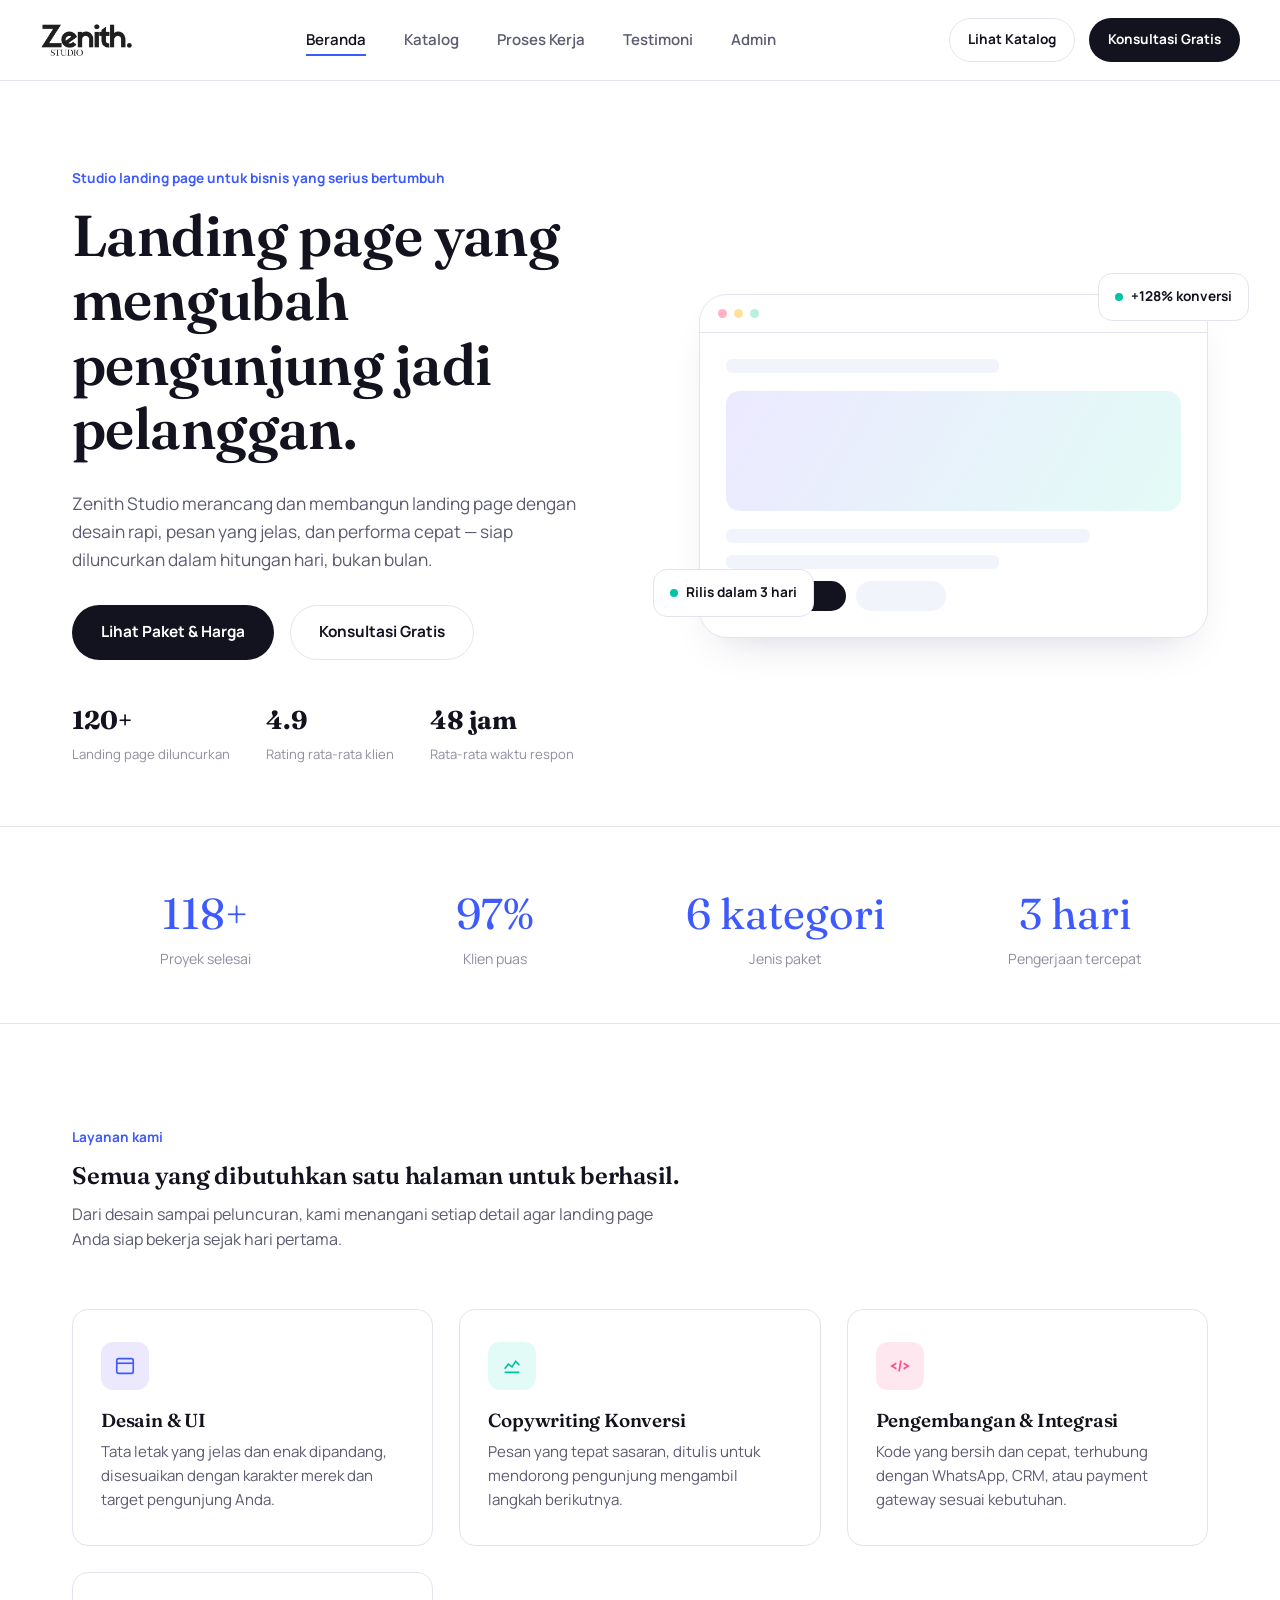
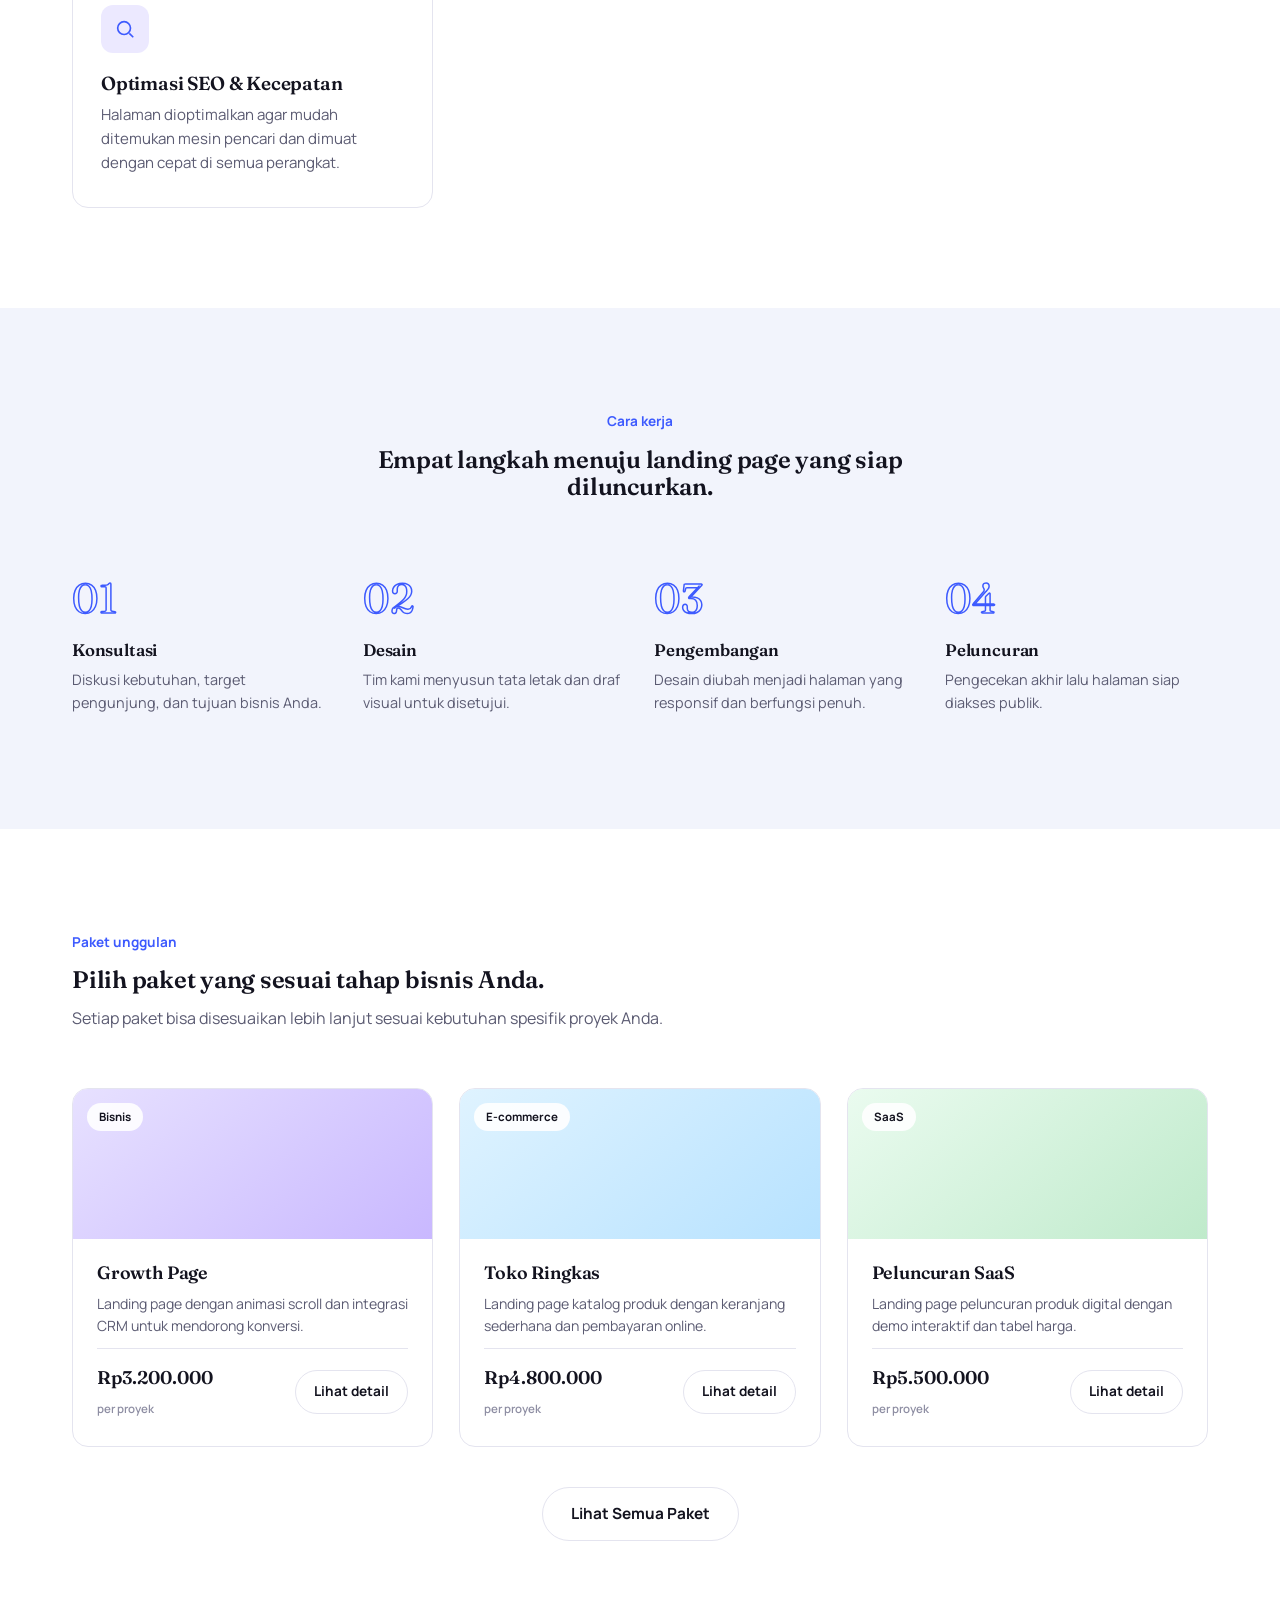
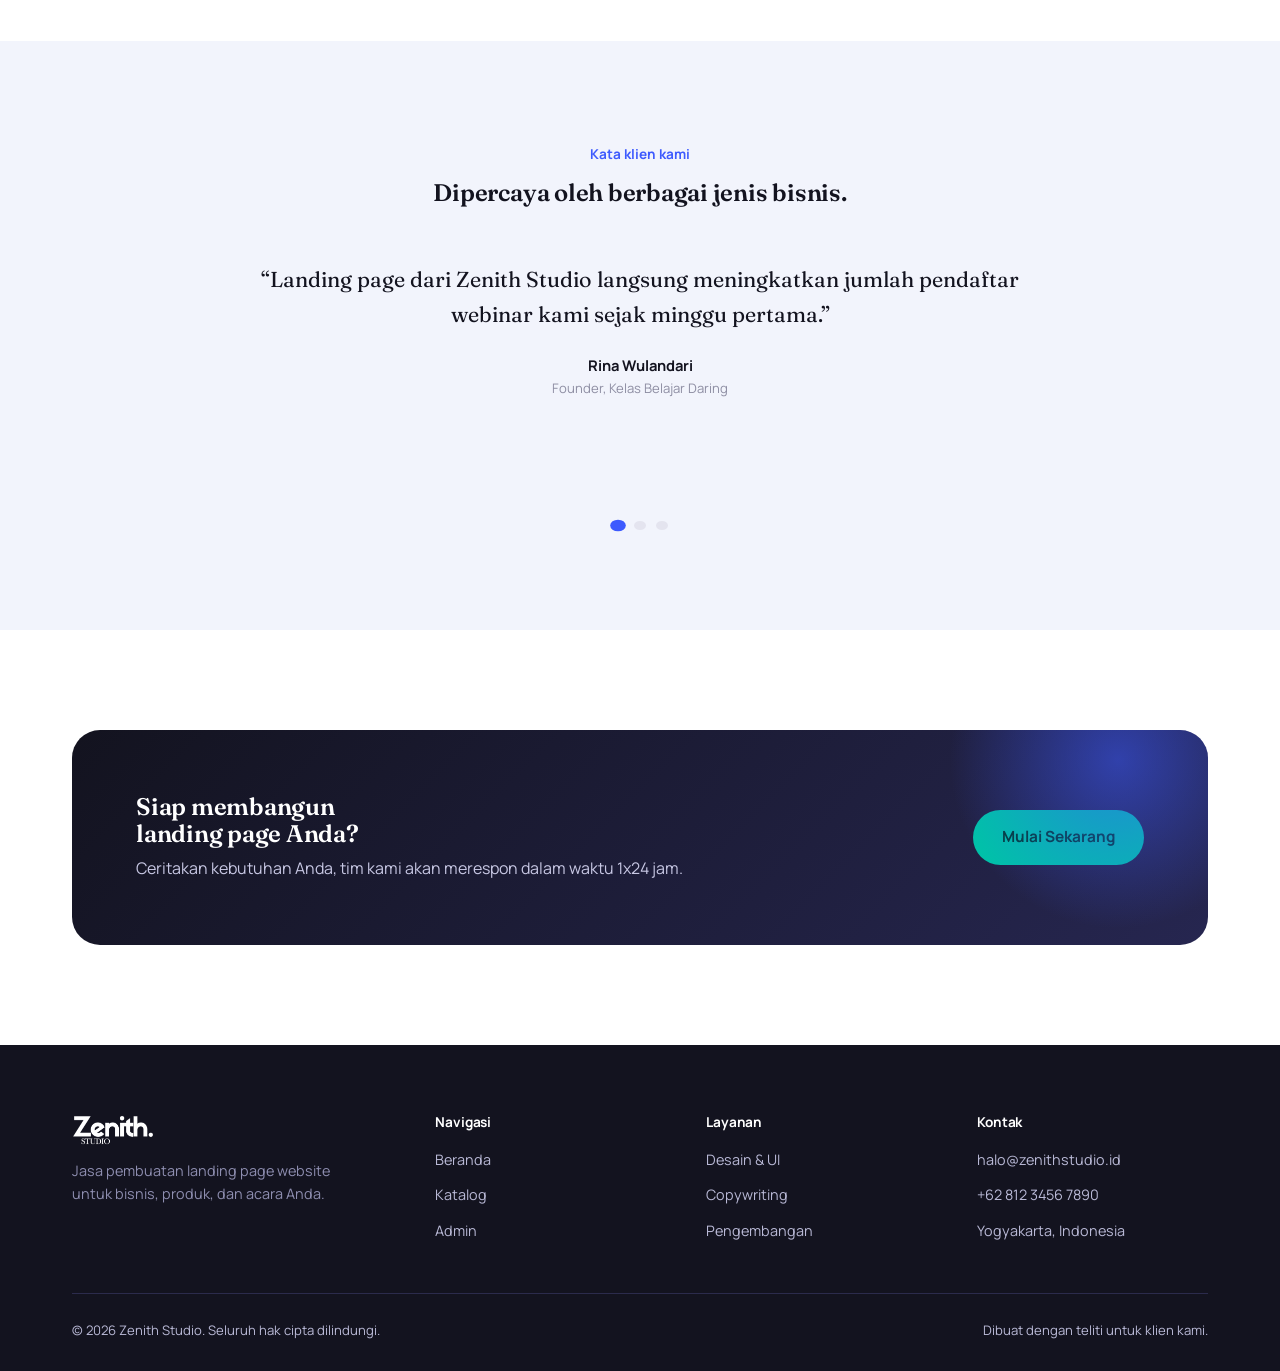
==== index.html @ 83a50dde "Add files via upload" ====
<!DOCTYPE html>
<html lang="id">
<head>
<meta charset="UTF-8">
<meta name="viewport" content="width=device-width, initial-scale=1.0">
<title>Zenith Studio — Jasa Pembuatan Landing Page</title>
<link rel="preconnect" href="https://fonts.googleapis.com">
<link rel="preconnect" href="https://fonts.gstatic.com" crossorigin>
<link href="https://fonts.googleapis.com/css2?family=Fraunces:wght@400;500;600;700&family=Manrope:wght@400;500;600;700;800&display=swap" rel="stylesheet">
<link rel="stylesheet" href="style.css">
</head>
<body>

<nav class="navbar">
  <div class="container nav-inner">
    <a href="index.html" class="logo"><img src="assets/logo-lockup.png" alt="Zenith Studio"></a>
    <ul class="nav-links">
      <li><a href="index.html" class="active">Beranda</a></li>
      <li><a href="katalog.html">Katalog</a></li>
      <li><a href="index.html#proses">Proses Kerja</a></li>
      <li><a href="index.html#testimoni">Testimoni</a></li>
      <li><a href="admin.html">Admin</a></li>
    </ul>
    <div class="nav-cta">
      <a href="katalog.html" class="btn btn-outline btn-sm">Lihat Katalog</a>
      <a href="#kontak" class="btn btn-primary btn-sm">Konsultasi Gratis</a>
      <button class="nav-toggle" aria-label="Buka menu"><span></span><span></span><span></span></button>
    </div>
  </div>
</nav>

<!-- HERO -->
<header class="hero">
  <div class="container hero-grid">
    <div class="hero-copy">
      <span class="eyebrow-plain">Studio landing page untuk bisnis yang serius bertumbuh</span>
      <h1>Landing page yang mengubah pengunjung jadi pelanggan.</h1>
      <p>Zenith Studio merancang dan membangun landing page dengan desain rapi, pesan yang jelas, dan performa cepat — siap diluncurkan dalam hitungan hari, bukan bulan.</p>
      <div class="hero-actions">
        <a href="katalog.html" class="btn btn-primary">Lihat Paket & Harga</a>
        <a href="#kontak" class="btn btn-outline">Konsultasi Gratis</a>
      </div>
      <div class="hero-trust">
        <div><strong data-count="120" data-suffix="+">0</strong><span>Landing page diluncurkan</span></div>
        <div><strong data-count="4.9">0</strong><span>Rating rata-rata klien</span></div>
        <div><strong data-count="48" data-suffix=" jam">0</strong><span>Rata-rata waktu respon</span></div>
      </div>
    </div>
    <div class="hero-visual">
      <div class="browser-card">
        <div class="browser-bar"><span></span><span></span><span></span></div>
        <div class="browser-body">
          <div class="bblock w60"></div>
          <div class="browser-hero-mock"></div>
          <div class="bblock w80"></div>
          <div class="bblock w60"></div>
          <div class="mock-btn-row">
            <div class="mock-btn w1"></div>
            <div class="mock-btn w2"></div>
          </div>
        </div>
      </div>
      <div class="float-badge badge-1"><span class="dot"></span>+128% konversi</div>
      <div class="float-badge badge-2"><span class="dot"></span>Rilis dalam 3 hari</div>
    </div>
  </div>
</header>

<!-- STATS STRIP -->
<div class="stats-strip">
  <div class="container stats-grid reveal-stagger">
    <div><div class="stat-num" data-count="120" data-suffix="+">0</div><div class="stat-label">Proyek selesai</div></div>
    <div><div class="stat-num" data-count="98" data-suffix="%">0</div><div class="stat-label">Klien puas</div></div>
    <div><div class="stat-num" data-count="6" data-suffix=" kategori">0</div><div class="stat-label">Jenis paket</div></div>
    <div><div class="stat-num" data-count="3" data-suffix=" hari">0</div><div class="stat-label">Pengerjaan tercepat</div></div>
  </div>
</div>

<!-- LAYANAN -->
<section id="layanan">
  <div class="container">
    <div class="section-head reveal">
      <span class="eyebrow-plain">Layanan kami</span>
      <h2>Semua yang dibutuhkan satu halaman untuk berhasil.</h2>
      <p>Dari desain sampai peluncuran, kami menangani setiap detail agar landing page Anda siap bekerja sejak hari pertama.</p>
    </div>
    <div class="grid-3 reveal-stagger">
      <div class="service-card">
        <div class="service-icon"><svg viewBox="0 0 24 24" fill="none" stroke="currentColor" stroke-width="1.8"><rect x="3" y="4" width="18" height="16" rx="2"/><path d="M3 9h18"/></svg></div>
        <h3>Desain & UI</h3>
        <p>Tata letak yang jelas dan enak dipandang, disesuaikan dengan karakter merek dan target pengunjung Anda.</p>
      </div>
      <div class="service-card">
        <div class="service-icon"><svg viewBox="0 0 24 24" fill="none" stroke="currentColor" stroke-width="1.8"><path d="M4 19h16M4 15l4-5 4 3 4-6 4 4"/></svg></div>
        <h3>Copywriting Konversi</h3>
        <p>Pesan yang tepat sasaran, ditulis untuk mendorong pengunjung mengambil langkah berikutnya.</p>
      </div>
      <div class="service-card">
        <div class="service-icon"><svg viewBox="0 0 24 24" fill="none" stroke="currentColor" stroke-width="1.8"><path d="m8 9-5 3 5 3M16 9l5 3-5 3M13 6l-2 12"/></svg></div>
        <h3>Pengembangan & Integrasi</h3>
        <p>Kode yang bersih dan cepat, terhubung dengan WhatsApp, CRM, atau payment gateway sesuai kebutuhan.</p>
      </div>
      <div class="service-card">
        <div class="service-icon"><svg viewBox="0 0 24 24" fill="none" stroke="currentColor" stroke-width="1.8"><circle cx="11" cy="11" r="7"/><path d="m21 21-4.3-4.3"/></svg></div>
        <h3>Optimasi SEO & Kecepatan</h3>
        <p>Halaman dioptimalkan agar mudah ditemukan mesin pencari dan dimuat dengan cepat di semua perangkat.</p>
      </div>
    </div>
  </div>
</section>

<!-- PROSES -->
<section id="proses" class="section-soft">
  <div class="container">
    <div class="section-head center reveal" style="margin-left:auto;margin-right:auto;">
      <span class="eyebrow-plain">Cara kerja</span>
      <h2>Empat langkah menuju landing page yang siap diluncurkan.</h2>
    </div>
    <div class="process-list reveal-stagger">
      <div class="process-item">
        <span class="process-num">01</span>
        <h4>Konsultasi</h4>
        <p>Diskusi kebutuhan, target pengunjung, dan tujuan bisnis Anda.</p>
      </div>
      <div class="process-item">
        <span class="process-num">02</span>
        <h4>Desain</h4>
        <p>Tim kami menyusun tata letak dan draf visual untuk disetujui.</p>
      </div>
      <div class="process-item">
        <span class="process-num">03</span>
        <h4>Pengembangan</h4>
        <p>Desain diubah menjadi halaman yang responsif dan berfungsi penuh.</p>
      </div>
      <div class="process-item">
        <span class="process-num">04</span>
        <h4>Peluncuran</h4>
        <p>Pengecekan akhir lalu halaman siap diakses publik.</p>
      </div>
    </div>
  </div>
</section>

<!-- PAKET UNGGULAN -->
<section id="paket">
  <div class="container">
    <div class="section-head reveal">
      <span class="eyebrow-plain">Paket unggulan</span>
      <h2>Pilih paket yang sesuai tahap bisnis Anda.</h2>
      <p>Setiap paket bisa disesuaikan lebih lanjut sesuai kebutuhan spesifik proyek Anda.</p>
    </div>
    <div id="featuredGrid" class="grid-3"></div>
    <div style="text-align:center; margin-top:40px;">
      <a href="katalog.html" class="btn btn-outline">Lihat Semua Paket</a>
    </div>
  </div>
</section>

<!-- TESTIMONI -->
<section id="testimoni" class="section-soft">
  <div class="container">
    <div class="section-head center reveal" style="margin-left:auto;margin-right:auto;">
      <span class="eyebrow-plain">Kata klien kami</span>
      <h2>Dipercaya oleh berbagai jenis bisnis.</h2>
    </div>
    <div class="testi-wrap reveal">
      <div class="testi-track">
        <div class="testi-slide">
          <blockquote>“Landing page dari Zenith Studio langsung meningkatkan jumlah pendaftar webinar kami sejak minggu pertama.”</blockquote>
          <div class="testi-author">Rina Wulandari</div>
          <div class="testi-role">Founder, Kelas Belajar Daring</div>
        </div>
        <div class="testi-slide">
          <blockquote>“Prosesnya cepat dan komunikatif. Hasil akhirnya jauh melebihi ekspektasi tim kami.”</blockquote>
          <div class="testi-author">Ahmad Fadli</div>
          <div class="testi-role">Marketing Lead, Toko Ringkas ID</div>
        </div>
        <div class="testi-slide">
          <blockquote>“Halaman peluncuran produk kami terlihat sangat profesional, cocok untuk presentasi ke investor.”</blockquote>
          <div class="testi-author">Sarah Putri</div>
          <div class="testi-role">Co-founder, aplikasi SaaS lokal</div>
        </div>
      </div>
      <div class="testi-dots">
        <button class="is-active" aria-label="Testimoni 1"></button>
        <button aria-label="Testimoni 2"></button>
        <button aria-label="Testimoni 3"></button>
      </div>
    </div>
  </div>
</section>

<!-- CTA -->
<section id="kontak">
  <div class="container">
    <div class="cta-banner reveal">
      <div>
        <h2>Siap membangun landing page Anda?</h2>
        <p>Ceritakan kebutuhan Anda, tim kami akan merespon dalam waktu 1x24 jam.</p>
      </div>
      <a href="katalog.html" class="btn btn-primary">Mulai Sekarang</a>
    </div>
  </div>
</section>

<footer>
  <div class="container">
    <div class="footer-grid">
      <div>
        <div class="footer-logo"><img src="assets/logo-lockup-white.png" alt="Zenith Studio"></div>
        <p style="color:#8E8EB0; max-width:32ch; font-size:.9rem;">Jasa pembuatan landing page website untuk bisnis, produk, dan acara Anda.</p>
      </div>
      <div>
        <h4>Navigasi</h4>
        <ul>
          <li><a href="index.html">Beranda</a></li>
          <li><a href="katalog.html">Katalog</a></li>
          <li><a href="admin.html">Admin</a></li>
        </ul>
      </div>
      <div>
        <h4>Layanan</h4>
        <ul>
          <li><a href="index.html#layanan">Desain & UI</a></li>
          <li><a href="index.html#layanan">Copywriting</a></li>
          <li><a href="index.html#layanan">Pengembangan</a></li>
        </ul>
      </div>
      <div>
        <h4>Kontak</h4>
        <ul>
          <li><a href="mailto:halo@zenithstudio.id">halo@zenithstudio.id</a></li>
          <li><a href="#">+62 812 3456 7890</a></li>
          <li><a href="#">Yogyakarta, Indonesia</a></li>
        </ul>
      </div>
    </div>
    <div class="footer-bottom">
      <span>© 2026 Zenith Studio. Seluruh hak cipta dilindungi.</span>
      <span>Dibuat dengan teliti untuk klien kami.</span>
    </div>
  </div>
</footer>

<script src="script.js"></script>
</body>
</html>
---- style.css ----
/* =========================================================
   ZENITH STUDIO — Design tokens
========================================================= */
:root{
  --bg:#FFFFFF;
  --bg-soft:#F2F4FC;
  --lavender:#ECE9FF;
  --mint-soft:#E3FBF6;
  --ink:#13131F;
  --ink-soft:#5B5B72;
  --ink-faint:#8E8EA3;
  --primary:#3D5AFE;
  --primary-dark:#2A3FD1;
  --accent:#00C2A8;
  --pink:#FF4D8D;
  --line:#E4E4EF;
  --white:#FFFFFF;
  --radius-sm:10px;
  --radius-md:16px;
  --radius-lg:28px;
  --shadow-soft:0 20px 45px -25px rgba(35,35,90,.25);
  --shadow-pop:0 25px 60px -20px rgba(61,90,254,.35);
  --ease:cubic-bezier(.22,1,.36,1);
}

*,*::before,*::after{box-sizing:border-box;}
html{scroll-behavior:smooth;}
@media (prefers-reduced-motion: reduce){
  html{scroll-behavior:auto;}
  *,*::before,*::after{animation-duration:.001ms !important; animation-iteration-count:1 !important; transition-duration:.001ms !important;}
}

body{
  margin:0;
  background:var(--bg);
  color:var(--ink);
  font-family:'Manrope', system-ui, sans-serif;
  font-size:16px;
  line-height:1.6;
  -webkit-font-smoothing:antialiased;
}

h1,h2,h3,h4{
  font-family:'Fraunces', Georgia, serif;
  color:var(--ink);
  line-height:1.12;
  margin:0 0 .5em;
  font-weight:600;
  letter-spacing:-.01em;
}

p{margin:0 0 1em; color:var(--ink-soft); max-width:62ch;}
a{color:inherit; text-decoration:none;}
img{max-width:100%; display:block;}
ul{margin:0; padding:0; list-style:none;}
button{font-family:inherit; cursor:pointer;}
input,select{font-family:inherit;}

:focus-visible{
  outline:2.5px solid var(--primary);
  outline-offset:3px;
  border-radius:4px;
}

.container{
  width:100%;
  max-width:1200px;
  margin:0 auto;
  padding:0 32px;
}

.eyebrow-plain{
  font-size:.85rem;
  color:var(--primary);
  font-weight:700;
  margin-bottom:14px;
  display:inline-block;
}

/* =========================================================
   Buttons
========================================================= */
.btn{
  display:inline-flex;
  align-items:center;
  justify-content:center;
  gap:8px;
  padding:14px 28px;
  border-radius:100px;
  border:1.5px solid transparent;
  font-weight:700;
  font-size:.96rem;
  transition:transform .35s var(--ease), box-shadow .35s var(--ease), background .25s ease, color .25s ease;
  white-space:nowrap;
}
.btn-primary{
  background:var(--ink);
  color:var(--white);
}
.btn-primary:hover{
  transform:translateY(-3px);
  box-shadow:var(--shadow-pop);
  background:var(--primary);
}
.btn-outline{
  background:transparent;
  border-color:var(--line);
  color:var(--ink);
}
.btn-outline:hover{
  border-color:var(--ink);
  transform:translateY(-3px);
}
.btn-accent{
  background:var(--accent);
  color:#003C34;
}
.btn-accent:hover{
  transform:translateY(-3px);
  box-shadow:0 20px 40px -18px rgba(0,194,168,.55);
}
.btn-sm{padding:10px 18px; font-size:.85rem;}
.btn-block{width:100%;}

/* =========================================================
   Navbar
========================================================= */
.navbar{
  position:sticky;
  top:0;
  z-index:200;
  background:rgba(255,255,255,.82);
  backdrop-filter:blur(14px);
  border-bottom:1px solid var(--line);
}
.nav-inner{
  display:flex;
  align-items:center;
  justify-content:space-between;
  padding:18px 0;
}
.logo{
  display:flex;
  align-items:center;
  gap:10px;
}
.logo img{
  height:34px;
  width:auto;
  display:block;
}
.nav-links{
  display:flex;
  align-items:center;
  gap:38px;
}
.nav-links a{
  font-weight:600;
  font-size:.94rem;
  color:var(--ink-soft);
  position:relative;
  padding:4px 0;
  transition:color .25s ease;
}
.nav-links a::after{
  content:"";
  position:absolute;
  left:0; bottom:-2px;
  width:0; height:2px;
  background:var(--primary);
  transition:width .3s var(--ease);
}
.nav-links a:hover, .nav-links a.active{color:var(--ink);}
.nav-links a:hover::after, .nav-links a.active::after{width:100%;}
.nav-cta{display:flex; align-items:center; gap:14px;}
.nav-toggle{
  display:none;
  width:42px; height:42px;
  border-radius:10px;
  border:1.5px solid var(--line);
  background:var(--white);
  align-items:center;
  justify-content:center;
  flex-direction:column;
  gap:5px;
}
.nav-toggle span{
  width:18px; height:2px; background:var(--ink);
  transition:transform .3s var(--ease), opacity .3s var(--ease);
}
.nav-toggle.is-open span:nth-child(1){transform:translateY(7px) rotate(45deg);}
.nav-toggle.is-open span:nth-child(2){opacity:0;}
.nav-toggle.is-open span:nth-child(3){transform:translateY(-7px) rotate(-45deg);}

@media (max-width:900px){
  .nav-links{
    position:fixed; top:73px; left:0; right:0;
    background:var(--white);
    flex-direction:column;
    align-items:flex-start;
    padding:26px 32px;
    gap:20px;
    border-bottom:1px solid var(--line);
    transform:translateY(-130%);
    opacity:0;
    transition:transform .4s var(--ease), opacity .3s ease;
  }
  .nav-links.is-open{transform:translateY(0); opacity:1;}
  .nav-toggle{display:flex;}
  .nav-cta .btn-outline{display:none;}
}

/* =========================================================
   Section scaffolding + scroll reveal
========================================================= */
section{padding:100px 0;}
.section-soft{background:var(--bg-soft);}
.section-head{
  max-width:640px;
  margin:0 0 56px;
}
.section-head.center{margin-left:auto; margin-right:auto; text-align:center;}

.reveal{
  opacity:0;
  transform:translateY(28px);
  transition:opacity .8s var(--ease), transform .8s var(--ease);
}
.reveal.in-view{opacity:1; transform:translateY(0);}
.reveal-stagger > *{
  opacity:0;
  transform:translateY(24px);
  transition:opacity .7s var(--ease), transform .7s var(--ease);
}
.reveal-stagger.in-view > *{opacity:1; transform:translateY(0);}
.reveal-stagger.in-view > *:nth-child(1){transition-delay:.05s;}
.reveal-stagger.in-view > *:nth-child(2){transition-delay:.14s;}
.reveal-stagger.in-view > *:nth-child(3){transition-delay:.23s;}
.reveal-stagger.in-view > *:nth-child(4){transition-delay:.32s;}
.reveal-stagger.in-view > *:nth-child(5){transition-delay:.41s;}
.reveal-stagger.in-view > *:nth-child(6){transition-delay:.5s;}

/* =========================================================
   Hero
========================================================= */
.hero{
  padding:84px 0 60px;
  overflow:hidden;
}
.hero-grid{
  display:grid;
  grid-template-columns:1.05fr .95fr;
  gap:64px;
  align-items:center;
}
.hero-copy h1{
  font-size:clamp(2.4rem, 4.6vw, 3.6rem);
  max-width:14ch;
}
.hero-copy p{
  font-size:1.08rem;
  max-width:46ch;
}
.hero-actions{
  display:flex;
  gap:16px;
  margin:32px 0 40px;
  flex-wrap:wrap;
}
.hero-trust{
  display:flex;
  gap:36px;
  flex-wrap:wrap;
}
.hero-trust div strong{
  display:block;
  font-family:'Fraunces',serif;
  font-size:1.6rem;
}
.hero-trust div span{
  font-size:.82rem;
  color:var(--ink-faint);
}

.hero-visual{
  position:relative;
  animation:floatSlow 7s ease-in-out infinite;
}
@keyframes floatSlow{
  0%,100%{transform:translateY(0);}
  50%{transform:translateY(-14px);}
}
.browser-card{
  background:var(--white);
  border-radius:var(--radius-lg);
  border:1px solid var(--line);
  box-shadow:var(--shadow-soft);
  overflow:hidden;
}
.browser-bar{
  display:flex;
  align-items:center;
  gap:7px;
  padding:14px 18px;
  border-bottom:1px solid var(--line);
}
.browser-bar span{width:9px; height:9px; border-radius:50%; background:var(--line);}
.browser-bar span:nth-child(1){background:#FFB4C6;}
.browser-bar span:nth-child(2){background:#FFE29A;}
.browser-bar span:nth-child(3){background:#B6F2DF;}
.browser-body{padding:26px;}
.browser-body .bblock{
  height:14px;
  border-radius:6px;
  background:var(--bg-soft);
  margin-bottom:12px;
}
.browser-body .bblock.w60{width:60%;}
.browser-body .bblock.w80{width:80%;}
.browser-hero-mock{
  height:120px;
  border-radius:14px;
  background:linear-gradient(120deg, var(--lavender), var(--mint-soft));
  margin:18px 0;
  position:relative;
  overflow:hidden;
}
.browser-hero-mock::after{
  content:"";
  position:absolute;
  inset:0;
  background:linear-gradient(115deg, transparent 40%, rgba(255,255,255,.55) 50%, transparent 60%);
  transform:translateX(-100%);
  animation:sheen 3.4s ease-in-out infinite;
}
@keyframes sheen{
  0%{transform:translateX(-120%);}
  55%{transform:translateX(120%);}
  100%{transform:translateX(120%);}
}
.mock-btn-row{display:flex; gap:10px;}
.mock-btn{height:30px; border-radius:100px; background:var(--ink);}
.mock-btn.w1{width:120px;}
.mock-btn.w2{width:90px; background:var(--bg-soft);}

.float-badge{
  position:absolute;
  background:var(--white);
  border:1px solid var(--line);
  border-radius:14px;
  padding:12px 16px;
  box-shadow:var(--shadow-soft);
  font-weight:700;
  font-size:.85rem;
  display:flex;
  align-items:center;
  gap:8px;
}
.float-badge .dot{width:8px; height:8px; border-radius:50%; background:var(--accent);}
.badge-1{top:-6%; right:-8%; animation:floatSlow 6s ease-in-out infinite; animation-delay:.4s;}
.badge-2{bottom:6%; left:-9%; animation:floatSlow 6.5s ease-in-out infinite reverse;}

@media (max-width:960px){
  .hero-grid{grid-template-columns:1fr;}
  .badge-1, .badge-2{position:static; margin-top:16px; display:inline-flex;}
}

/* =========================================================
   Stats strip
========================================================= */
.stats-strip{
  padding:52px 0;
  border-top:1px solid var(--line);
  border-bottom:1px solid var(--line);
}
.stats-grid{
  display:grid;
  grid-template-columns:repeat(4,1fr);
  gap:24px;
  text-align:center;
}
.stat-num{
  font-family:'Fraunces',serif;
  font-size:clamp(2rem,3.4vw,2.7rem);
  color:var(--primary);
}
.stat-label{color:var(--ink-faint); font-size:.88rem;}
@media (max-width:760px){ .stats-grid{grid-template-columns:repeat(2,1fr);} }

/* =========================================================
   Cards — services / packages
========================================================= */
.grid-3{display:grid; grid-template-columns:repeat(3,1fr); gap:26px;}
.grid-4{display:grid; grid-template-columns:repeat(4,1fr); gap:22px;}
@media (max-width:960px){ .grid-3{grid-template-columns:repeat(2,1fr);} .grid-4{grid-template-columns:repeat(2,1fr);} }
@media (max-width:620px){ .grid-3{grid-template-columns:1fr;} .grid-4{grid-template-columns:1fr;} }

.service-card{
  background:var(--white);
  border:1px solid var(--line);
  border-radius:var(--radius-md);
  padding:32px 28px;
  transition:transform .4s var(--ease), box-shadow .4s var(--ease), border-color .3s ease;
}
.service-card:hover{
  transform:translateY(-6px);
  box-shadow:var(--shadow-soft);
  border-color:transparent;
}
.service-icon{
  width:48px; height:48px;
  border-radius:12px;
  display:flex; align-items:center; justify-content:center;
  margin-bottom:20px;
}
.service-icon svg{width:22px; height:22px;}
.service-card:nth-child(1) .service-icon{background:var(--lavender); color:var(--primary);}
.service-card:nth-child(2) .service-icon{background:var(--mint-soft); color:var(--accent);}
.service-card:nth-child(3) .service-icon{background:#FFE7EF; color:var(--pink);}
.service-card:nth-child(4) .service-icon{background:var(--lavender); color:var(--primary);}
.service-card h3{font-size:1.18rem;}
.service-card p{font-size:.94rem; margin-bottom:0;}

/* =========================================================
   Process (legit sequence -> numbers ok)
========================================================= */
.process-list{
  display:grid;
  grid-template-columns:repeat(4,1fr);
  gap:28px;
}
.process-item{position:relative; padding-top:8px;}
.process-num{
  font-family:'Fraunces',serif;
  font-size:2.6rem;
  color:var(--lavender);
  -webkit-text-stroke:1.5px var(--primary);
  color:transparent;
  display:block;
  margin-bottom:10px;
}
.process-item h4{font-size:1.05rem; margin-bottom:8px;}
.process-item p{font-size:.9rem;}
@media (max-width:900px){ .process-list{grid-template-columns:repeat(2,1fr);} }
@media (max-width:560px){ .process-list{grid-template-columns:1fr;} }

/* =========================================================
   Package cards (catalog + homepage preview)
========================================================= */
.package-card{
  background:var(--white);
  border:1px solid var(--line);
  border-radius:var(--radius-md);
  overflow:hidden;
  display:flex;
  flex-direction:column;
  transition:transform .4s var(--ease), box-shadow .4s var(--ease);
}
.package-card:hover{transform:translateY(-8px); box-shadow:var(--shadow-soft);}
.package-thumb{
  height:150px;
  position:relative;
  overflow:hidden;
}
.package-thumb .cat-tag{
  position:absolute;
  top:14px; left:14px;
  background:rgba(255,255,255,.9);
  padding:5px 12px;
  border-radius:100px;
  font-size:.72rem;
  font-weight:700;
  color:var(--ink);
}
.package-body{padding:24px; display:flex; flex-direction:column; gap:10px; flex:1;}
.package-body h3{font-size:1.12rem; margin-bottom:0;}
.package-body p{font-size:.88rem; margin-bottom:0;}
.package-feats{display:flex; flex-wrap:wrap; gap:8px; margin:6px 0;}
.package-feats span{
  font-size:.74rem;
  color:var(--ink-soft);
  background:var(--bg-soft);
  padding:4px 10px;
  border-radius:100px;
}
.package-foot{
  margin-top:auto;
  display:flex;
  align-items:center;
  justify-content:space-between;
  padding-top:14px;
  border-top:1px solid var(--line);
}
.package-price{font-family:'Fraunces',serif; font-weight:600; font-size:1.15rem;}
.package-price small{font-family:'Manrope',sans-serif; font-weight:600; color:var(--ink-faint); font-size:.72rem;}

/* gradient thumb variants (no orange) */
.thumb-a{background:linear-gradient(140deg,#DCE1FF,#B9C2FF);}
.thumb-b{background:linear-gradient(140deg,#D3FFF3,#9DEBD9);}
.thumb-c{background:linear-gradient(140deg,#FFE1EC,#FFC2D6);}
.thumb-d{background:linear-gradient(140deg,#E7E1FF,#C9B8FF);}
.thumb-e{background:linear-gradient(140deg,#DFF3FF,#B7E2FF);}
.thumb-f{background:linear-gradient(140deg,#EAFBEF,#BFEACB);}

/* =========================================================
   Testimonials carousel
========================================================= */
.testi-wrap{position:relative; max-width:760px; margin:0 auto;}
.testi-track{position:relative; min-height:230px;}
.testi-slide{
  position:absolute; inset:0;
  opacity:0; transform:translateX(24px);
  transition:opacity .55s var(--ease), transform .55s var(--ease);
  pointer-events:none;
  text-align:center;
}
.testi-slide.is-active{opacity:1; transform:translateX(0); pointer-events:auto;}
.testi-slide blockquote{
  font-family:'Fraunces',serif;
  font-size:1.35rem;
  margin:0 0 22px;
  color:var(--ink);
}
.testi-author{font-weight:700; font-size:.92rem;}
.testi-role{color:var(--ink-faint); font-size:.82rem;}
.testi-dots{display:flex; justify-content:center; gap:10px; margin-top:28px;}
.testi-dots button{
  width:9px; height:9px; border-radius:50%;
  border:none; background:var(--line);
  transition:background .3s ease, transform .3s ease;
}
.testi-dots button.is-active{background:var(--primary); transform:scale(1.3);}

/* =========================================================
   CTA banner
========================================================= */
.cta-banner{
  background:linear-gradient(135deg, var(--ink), #262650);
  border-radius:var(--radius-lg);
  padding:64px;
  display:flex;
  align-items:center;
  justify-content:space-between;
  gap:32px;
  flex-wrap:wrap;
  color:var(--white);
  position:relative;
  overflow:hidden;
}
.cta-banner::before{
  content:"";
  position:absolute;
  width:340px; height:340px;
  border-radius:50%;
  background:radial-gradient(circle, rgba(61,90,254,.55), transparent 70%);
  top:-140px; right:-80px;
}
.cta-banner h2{color:var(--white); margin-bottom:8px; max-width:16ch;}
.cta-banner p{color:#C7C7E3; margin-bottom:0;}
.cta-banner .btn-primary{background:var(--accent); color:#003C34;}
.cta-banner .btn-primary:hover{background:var(--white); color:var(--ink);}

/* =========================================================
   Footer
========================================================= */
footer{
  background:var(--ink);
  color:#B9B9D6;
  padding:70px 0 30px;
}
.footer-grid{
  display:grid;
  grid-template-columns:1.4fr repeat(3,1fr);
  gap:40px;
  padding-bottom:40px;
  border-bottom:1px solid #2B2B4C;
}
.footer-grid h4{color:var(--white); font-family:'Manrope',sans-serif; font-size:.85rem; font-weight:700; margin-bottom:16px;}
.footer-grid ul li{margin-bottom:10px;}
.footer-grid a{font-size:.9rem; transition:color .25s ease;}
.footer-grid a:hover{color:var(--white);}
.footer-logo{margin-bottom:14px;}
.footer-logo img{height:30px; width:auto; display:block;}
.footer-bottom{
  display:flex; justify-content:space-between; align-items:center;
  padding-top:26px; font-size:.82rem; flex-wrap:wrap; gap:12px;
}
@media (max-width:800px){ .footer-grid{grid-template-columns:1fr 1fr;} }

/* =========================================================
   Page header (catalog / detail)
========================================================= */
.page-header{padding:56px 0 40px; text-align:left;}
.breadcrumb{
  font-size:.85rem; color:var(--ink-faint); margin-bottom:18px;
  display:flex; gap:8px; align-items:center;
}
.breadcrumb a{color:var(--primary); font-weight:600;}

/* =========================================================
   Catalog filters
========================================================= */
.filter-bar{
  display:flex;
  align-items:center;
  justify-content:space-between;
  gap:20px;
  flex-wrap:wrap;
  padding-bottom:36px;
}
.filter-chips{display:flex; gap:10px; flex-wrap:wrap;}
.chip{
  padding:9px 18px;
  border-radius:100px;
  border:1.5px solid var(--line);
  background:var(--white);
  font-size:.85rem;
  font-weight:600;
  color:var(--ink-soft);
  transition:all .3s var(--ease);
}
.chip:hover{border-color:var(--primary); color:var(--primary);}
.chip.is-active{background:var(--ink); border-color:var(--ink); color:var(--white);}
.filter-tools{display:flex; gap:12px; flex-wrap:wrap;}
.search-box{
  position:relative;
}
.search-box input{
  padding:11px 16px 11px 40px;
  border-radius:100px;
  border:1.5px solid var(--line);
  min-width:220px;
  font-size:.88rem;
  background:var(--white);
  transition:border-color .25s ease, box-shadow .25s ease;
}
.search-box input:focus{border-color:var(--primary); box-shadow:0 0 0 4px rgba(61,90,254,.12); outline:none;}
.search-box svg{
  position:absolute; left:14px; top:50%; transform:translateY(-50%);
  width:16px; height:16px; color:var(--ink-faint);
}
.sort-select{
  padding:11px 18px;
  border-radius:100px;
  border:1.5px solid var(--line);
  background:var(--white);
  font-size:.85rem;
  font-weight:600;
}

.catalog-grid{
  display:grid;
  grid-template-columns:repeat(3,1fr);
  gap:26px;
}
@media (max-width:960px){ .catalog-grid{grid-template-columns:repeat(2,1fr);} }
@media (max-width:620px){ .catalog-grid{grid-template-columns:1fr;} }

.card-anim{
  opacity:0; transform:translateY(18px) scale(.98);
  transition:opacity .5s var(--ease), transform .5s var(--ease);
}
.card-anim.is-shown{opacity:1; transform:translateY(0) scale(1);}

.empty-state{
  grid-column:1/-1;
  text-align:center;
  padding:60px 20px;
  color:var(--ink-faint);
  display:none;
}
.empty-state.is-visible{display:block;}
.empty-state svg{width:52px; height:52px; margin:0 auto 16px; color:var(--line);}

/* =========================================================
   Product detail
========================================================= */
.detail-grid{
  display:grid;
  grid-template-columns:.95fr 1.05fr;
  gap:56px;
  align-items:flex-start;
}
.detail-gallery-main{
  height:340px;
  border-radius:var(--radius-lg);
  overflow:hidden;
  position:relative;
  transition:opacity .4s ease;
}
.detail-thumbs{display:flex; gap:12px; margin-top:14px;}
.detail-thumbs button{
  width:72px; height:56px;
  border-radius:10px;
  border:2px solid transparent;
  overflow:hidden;
  padding:0;
  opacity:.6;
  transition:opacity .25s ease, border-color .25s ease, transform .25s ease;
}
.detail-thumbs button:hover{transform:translateY(-2px);}
.detail-thumbs button.is-active{opacity:1; border-color:var(--primary);}

.detail-info .cat-pill{
  display:inline-block;
  background:var(--lavender);
  color:var(--primary);
  font-size:.75rem;
  font-weight:700;
  padding:5px 14px;
  border-radius:100px;
  margin-bottom:14px;
}
.detail-info h1{font-size:2rem;}
.detail-rating{display:flex; align-items:center; gap:8px; margin-bottom:18px; font-size:.9rem; color:var(--ink-soft);}
.detail-rating .stars{color:#FFC24B; letter-spacing:2px;}
.detail-price-row{
  display:flex; align-items:baseline; gap:10px; margin-bottom:24px;
}
.detail-price{font-family:'Fraunces',serif; font-size:2rem; color:var(--primary);}
.detail-actions{display:flex; gap:14px; margin-bottom:32px; flex-wrap:wrap;}

.tabs-nav{display:flex; gap:6px; border-bottom:1px solid var(--line); margin-bottom:26px;}
.tabs-nav button{
  padding:12px 20px;
  background:none; border:none;
  font-weight:700; font-size:.92rem;
  color:var(--ink-faint);
  position:relative;
  top:1px;
}
.tabs-nav button::after{
  content:""; position:absolute; left:0; right:0; bottom:-1px; height:2px;
  background:var(--primary); transform:scaleX(0); transition:transform .3s var(--ease);
}
.tabs-nav button.is-active{color:var(--ink);}
.tabs-nav button.is-active::after{transform:scaleX(1);}
.tab-panel{display:none; animation:fadeIn .4s var(--ease);}
.tab-panel.is-active{display:block;}
@keyframes fadeIn{from{opacity:0; transform:translateY(8px);} to{opacity:1; transform:translateY(0);}}
.feat-list li{
  display:flex; gap:10px; padding:9px 0; font-size:.94rem; color:var(--ink-soft);
  border-bottom:1px dashed var(--line);
}
.feat-list li svg{width:18px; height:18px; color:var(--accent); flex-shrink:0; margin-top:2px;}
.faq-item{border-bottom:1px solid var(--line);}
.faq-q{
  width:100%; text-align:left; background:none; border:none;
  padding:18px 0; font-weight:700; display:flex; justify-content:space-between; align-items:center;
}
.faq-q .plus{transition:transform .3s var(--ease); font-size:1.3rem; color:var(--primary); font-weight:400;}
.faq-item.is-open .faq-q .plus{transform:rotate(45deg);}
.faq-a{max-height:0; overflow:hidden; transition:max-height .4s var(--ease);}
.faq-a p{padding-bottom:18px; font-size:.92rem;}

.related-strip{margin-top:90px;}

/* =========================================================
   Admin dashboard
========================================================= */
.admin-shell{display:flex; min-height:100vh; background:var(--bg-soft);}
.admin-sidebar{
  width:250px;
  background:var(--ink);
  color:#B9B9D6;
  padding:26px 20px;
  display:flex;
  flex-direction:column;
  gap:34px;
  transition:width .35s var(--ease), padding .35s var(--ease);
  flex-shrink:0;
  overflow:hidden;
}
.admin-shell.is-collapsed .admin-sidebar{width:84px; padding:26px 16px;}
.admin-logo{display:flex; align-items:center; gap:10px; overflow:hidden;}
.admin-logo img{height:26px; width:auto; display:block; max-width:100%;}
.admin-shell.is-collapsed .admin-logo img{height:16px;}
.admin-nav a{
  display:flex; align-items:center; gap:12px;
  padding:11px 14px; border-radius:10px;
  font-size:.9rem; font-weight:600;
  margin-bottom:4px;
  transition:background .25s ease, color .25s ease;
}
.admin-nav a svg{width:18px; height:18px; flex-shrink:0;}
.admin-shell.is-collapsed .admin-nav a span{display:none;}
.admin-nav a:hover{background:#22224A; color:var(--white);}
.admin-nav a.active{background:var(--primary); color:var(--white);}
.admin-sidebar-foot{margin-top:auto; font-size:.78rem; color:#6C6C93;}

.admin-main{flex:1; padding:28px 36px 60px; min-width:0;}
.admin-topbar{
  display:flex; align-items:center; justify-content:space-between;
  margin-bottom:30px; gap:20px; flex-wrap:wrap;
}
.admin-topbar-left{display:flex; align-items:center; gap:16px;}
.sidebar-toggle{
  width:38px; height:38px; border-radius:10px; border:1px solid var(--line);
  background:var(--white); display:flex; align-items:center; justify-content:center;
}
.admin-profile{display:flex; align-items:center; gap:10px;}
.admin-avatar{
  width:38px; height:38px; border-radius:50%;
  background:linear-gradient(140deg,var(--primary),var(--accent));
  display:flex; align-items:center; justify-content:center; color:var(--white); font-weight:700; font-size:.85rem;
}

.stat-cards{
  display:grid; grid-template-columns:repeat(4,1fr); gap:20px; margin-bottom:30px;
}
.stat-card{
  background:var(--white); border-radius:var(--radius-md); padding:22px;
  border:1px solid var(--line);
}
.stat-card-top{display:flex; justify-content:space-between; align-items:flex-start; margin-bottom:14px;}
.stat-card-icon{width:38px; height:38px; border-radius:10px; display:flex; align-items:center; justify-content:center;}
.stat-card:nth-child(1) .stat-card-icon{background:var(--lavender); color:var(--primary);}
.stat-card:nth-child(2) .stat-card-icon{background:var(--mint-soft); color:var(--accent);}
.stat-card:nth-child(3) .stat-card-icon{background:#FFE7EF; color:var(--pink);}
.stat-card:nth-child(4) .stat-card-icon{background:#FFF6D9; color:#C99B00;}
.stat-card-icon svg{width:18px; height:18px;}
.stat-trend{font-size:.74rem; font-weight:700; color:var(--accent); background:var(--mint-soft); padding:4px 9px; border-radius:100px;}
.stat-value{font-family:'Fraunces',serif; font-size:1.8rem; margin-bottom:2px;}
.stat-name{font-size:.82rem; color:var(--ink-faint);}

.admin-panels{display:grid; grid-template-columns:1.5fr 1fr; gap:20px; margin-bottom:30px; align-items:stretch;}
.panel{background:var(--white); border:1px solid var(--line); border-radius:var(--radius-md); padding:24px;}
.panel-head{display:flex; justify-content:space-between; align-items:center; margin-bottom:22px;}
.panel-head h3{font-size:1.05rem; margin-bottom:0;}

.bar-chart{display:flex; align-items:flex-end; gap:14px; height:180px; padding-top:10px;}
.bar-chart .bar-col{flex:1; display:flex; flex-direction:column; align-items:center; gap:8px; height:100%; justify-content:flex-end;}
.bar-col .bar{
  width:100%; max-width:34px; border-radius:8px 8px 3px 3px;
  background:linear-gradient(180deg, var(--primary), #8DA0FF);
  height:0%;
  transition:height 1.1s var(--ease);
}
.bar-col.is-peak .bar{background:linear-gradient(180deg, var(--accent), #7FE9D6);}
.bar-col span{font-size:.72rem; color:var(--ink-faint);}

.legend-list{display:flex; flex-direction:column; gap:16px;}
.legend-row{display:flex; align-items:center; gap:12px;}
.legend-row .swatch{width:10px; height:10px; border-radius:3px; flex-shrink:0;}
.legend-row .name{flex:1; font-size:.86rem; font-weight:600;}
.legend-row .pct{font-size:.86rem; font-weight:700;}
.legend-bar{height:6px; border-radius:100px; background:var(--bg-soft); overflow:hidden; margin-top:6px;}
.legend-bar > span{display:block; height:100%; border-radius:100px; width:0%; transition:width 1.2s var(--ease);}

.table-wrap{background:var(--white); border:1px solid var(--line); border-radius:var(--radius-md); overflow:hidden;}
table{width:100%; border-collapse:collapse;}
thead th{
  text-align:left; font-size:.76rem; text-transform:uppercase; letter-spacing:.04em;
  color:var(--ink-faint); padding:16px 20px; border-bottom:1px solid var(--line); font-weight:700;
}
tbody td{padding:16px 20px; font-size:.9rem; border-bottom:1px solid var(--line);}
tbody tr{
  opacity:0; transform:translateX(-10px);
  animation:rowIn .5s var(--ease) forwards;
}
@keyframes rowIn{to{opacity:1; transform:translateX(0);}}
tbody tr:last-child td{border-bottom:none;}
tbody tr:hover{background:var(--bg-soft);}
.client-cell{display:flex; align-items:center; gap:10px;}
.client-avatar{width:30px; height:30px; border-radius:50%; background:var(--lavender); display:flex; align-items:center; justify-content:center; font-size:.72rem; font-weight:700; color:var(--primary); flex-shrink:0;}
.status-badge{padding:5px 12px; border-radius:100px; font-size:.76rem; font-weight:700; display:inline-block;}
.status-selesai{background:var(--mint-soft); color:#007A69;}
.status-proses{background:var(--lavender); color:var(--primary-dark);}
.status-menunggu{background:#FFF1D6; color:#9A6E00;}
.row-action{
  width:30px; height:30px; border-radius:8px; border:1px solid var(--line); background:var(--white);
  display:inline-flex; align-items:center; justify-content:center;
}

.admin-toolbar{display:flex; justify-content:space-between; align-items:center; margin-bottom:18px; flex-wrap:wrap; gap:12px;}

/* Modal */
.modal-overlay{
  position:fixed; inset:0; background:rgba(19,19,31,.5);
  display:flex; align-items:center; justify-content:center;
  opacity:0; pointer-events:none; transition:opacity .3s ease; z-index:500; padding:20px;
}
.modal-overlay.is-open{opacity:1; pointer-events:auto;}
.modal-box{
  background:var(--white); border-radius:var(--radius-md); padding:32px;
  width:100%; max-width:440px;
  transform:translateY(24px) scale(.97); opacity:0;
  transition:transform .35s var(--ease), opacity .35s var(--ease);
}
.modal-overlay.is-open .modal-box{transform:translateY(0) scale(1); opacity:1;}
.modal-head{display:flex; justify-content:space-between; align-items:center; margin-bottom:22px;}
.modal-close{width:32px; height:32px; border-radius:8px; border:1px solid var(--line); background:var(--white);}
.form-field{margin-bottom:16px;}
.form-field label{display:block; font-size:.82rem; font-weight:700; margin-bottom:7px;}
.form-field input, .form-field select, .form-field textarea{
  width:100%; padding:11px 14px; border-radius:10px; border:1.5px solid var(--line); font-size:.9rem;
  transition:border-color .25s ease, box-shadow .25s ease;
}
.form-field input:focus, .form-field select:focus, .form-field textarea:focus{
  outline:none; border-color:var(--primary); box-shadow:0 0 0 4px rgba(61,90,254,.12);
}
.toast{
  position:fixed; bottom:26px; right:26px; background:var(--ink); color:var(--white);
  padding:14px 22px; border-radius:12px; font-size:.88rem; font-weight:600;
  display:flex; align-items:center; gap:10px;
  transform:translateY(120%); opacity:0; transition:transform .4s var(--ease), opacity .4s var(--ease);
  z-index:600;
}
.toast.is-shown{transform:translateY(0); opacity:1;}
.toast .dot{width:8px; height:8px; border-radius:50%; background:var(--accent);}

@media (max-width:900px){
  .detail-grid{grid-template-columns:1fr;}
  .admin-panels{grid-template-columns:1fr;}
  .stat-cards{grid-template-columns:repeat(2,1fr);}
}
@media (max-width:760px){
  .admin-sidebar{position:fixed; z-index:300; height:100vh; left:-260px;}
  .admin-shell.is-collapsed .admin-sidebar{left:0; width:250px; padding:26px 20px;}
  .admin-shell.is-collapsed .admin-logo span{display:inline;}
  .admin-shell.is-collapsed .admin-nav a span{display:inline;}
  .admin-main{padding:22px 18px 50px;}
  .stat-cards{grid-template-columns:1fr 1fr;}
  section{padding:64px 0;}
  .cta-banner{padding:40px 28px;}
}
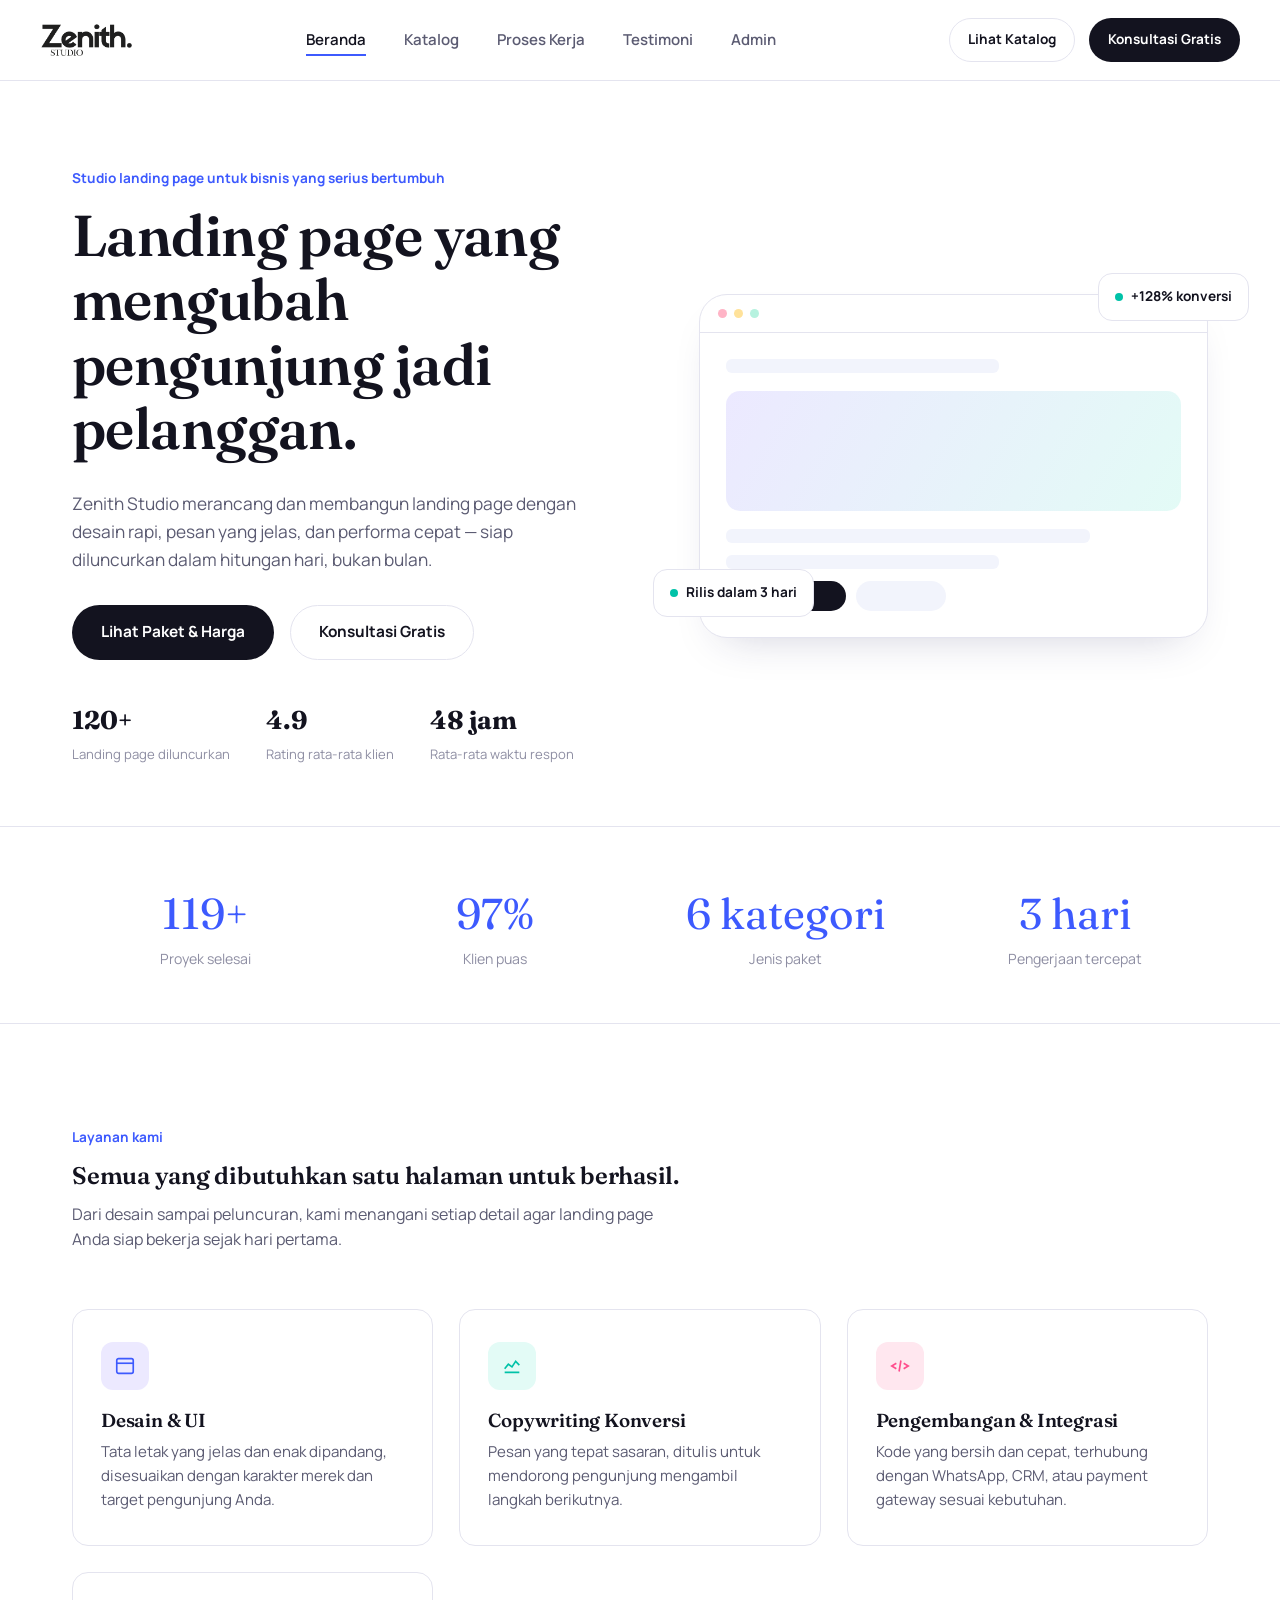
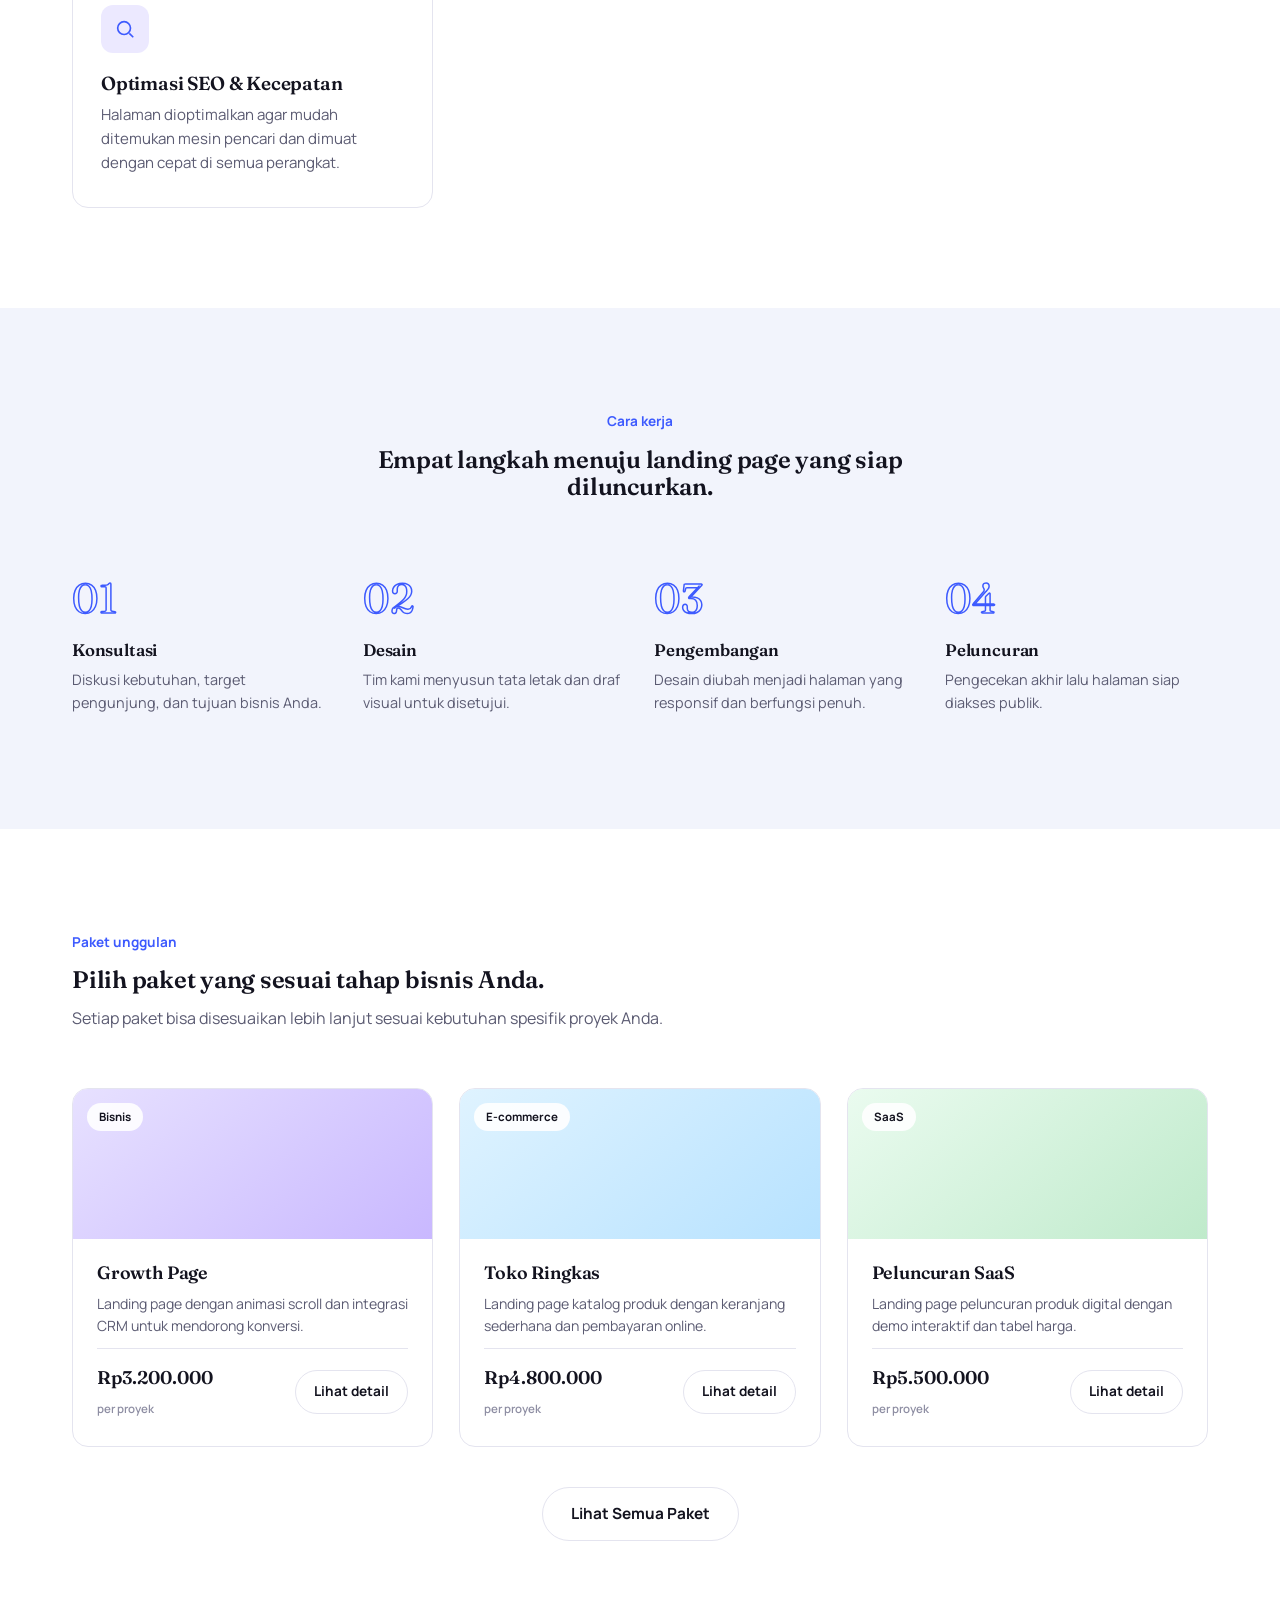
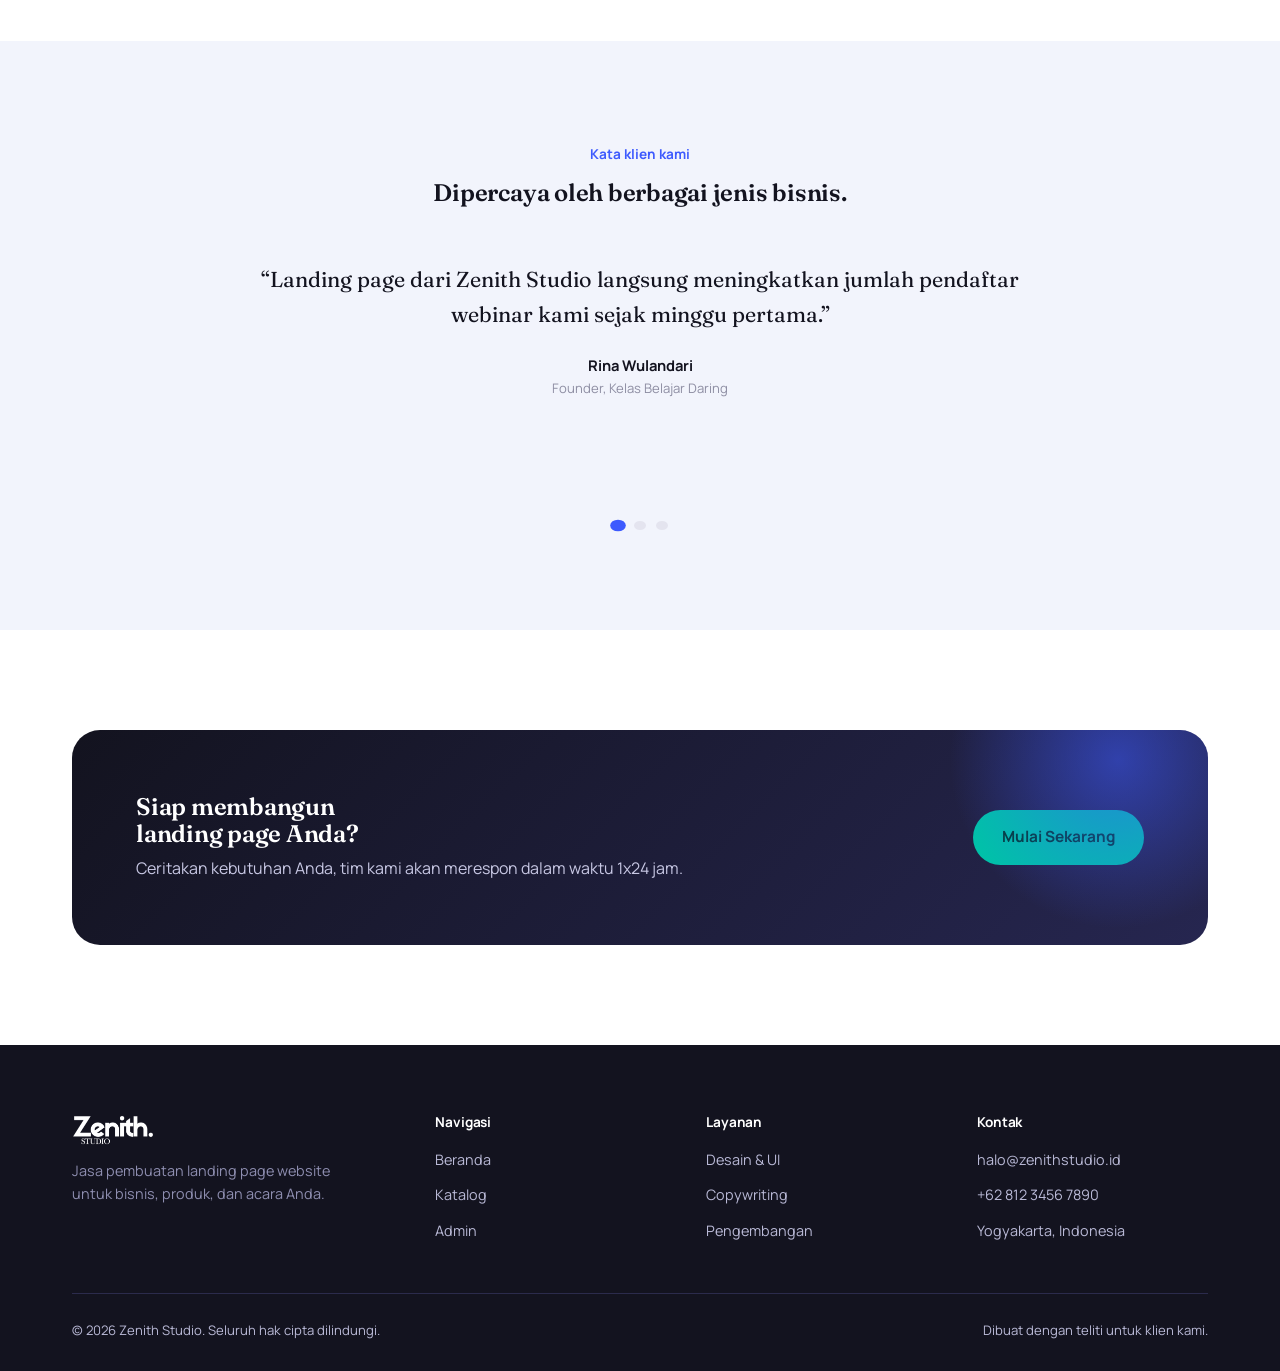
==== commit adca91b4: "Add files via upload" ====
--- a/index.html
+++ b/index.html
@@ -8,6 +8,7 @@
 <link rel="preconnect" href="https://fonts.gstatic.com" crossorigin>
 <link href="https://fonts.googleapis.com/css2?family=Fraunces:wght@400;500;600;700&family=Manrope:wght@400;500;600;700;800&display=swap" rel="stylesheet">
 <link rel="stylesheet" href="style.css">
+<link rel="icon" type="image/png" href="assets/logo-main.jpeg">
 </head>
 <body>
 
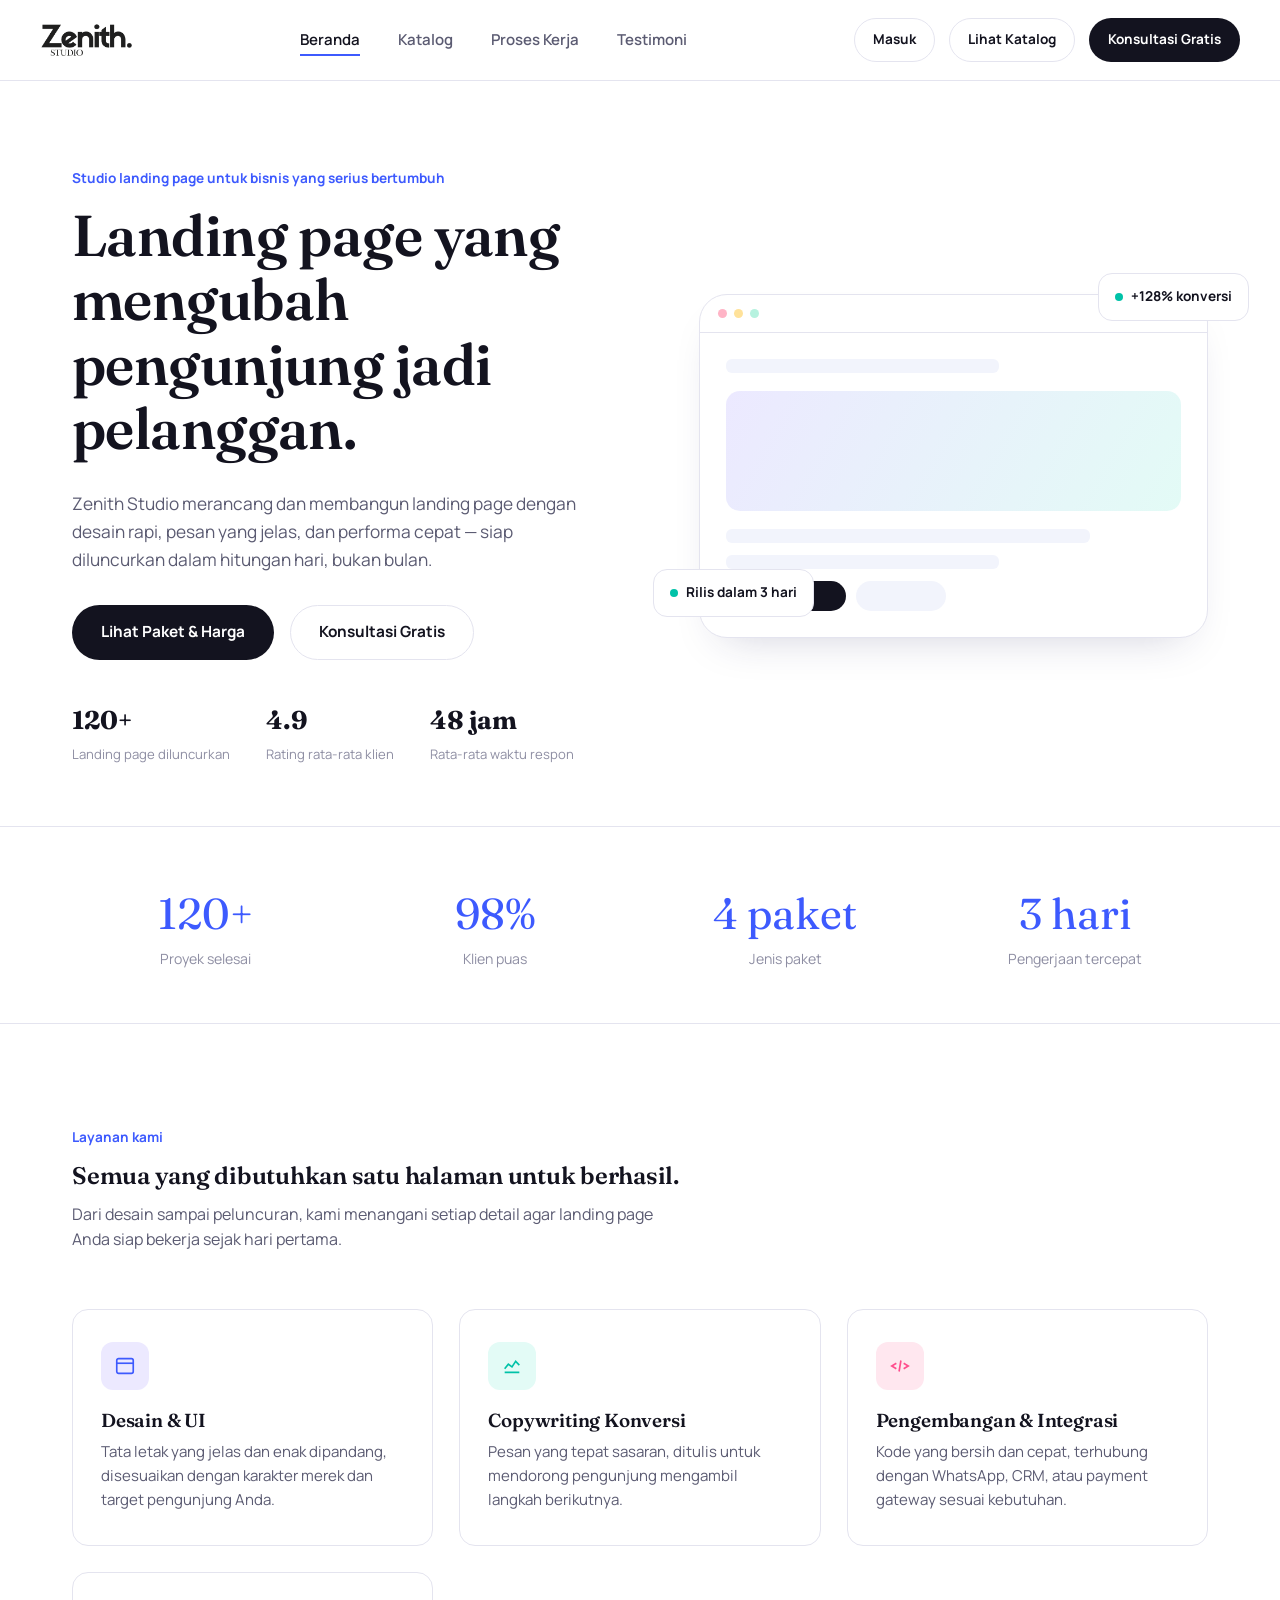
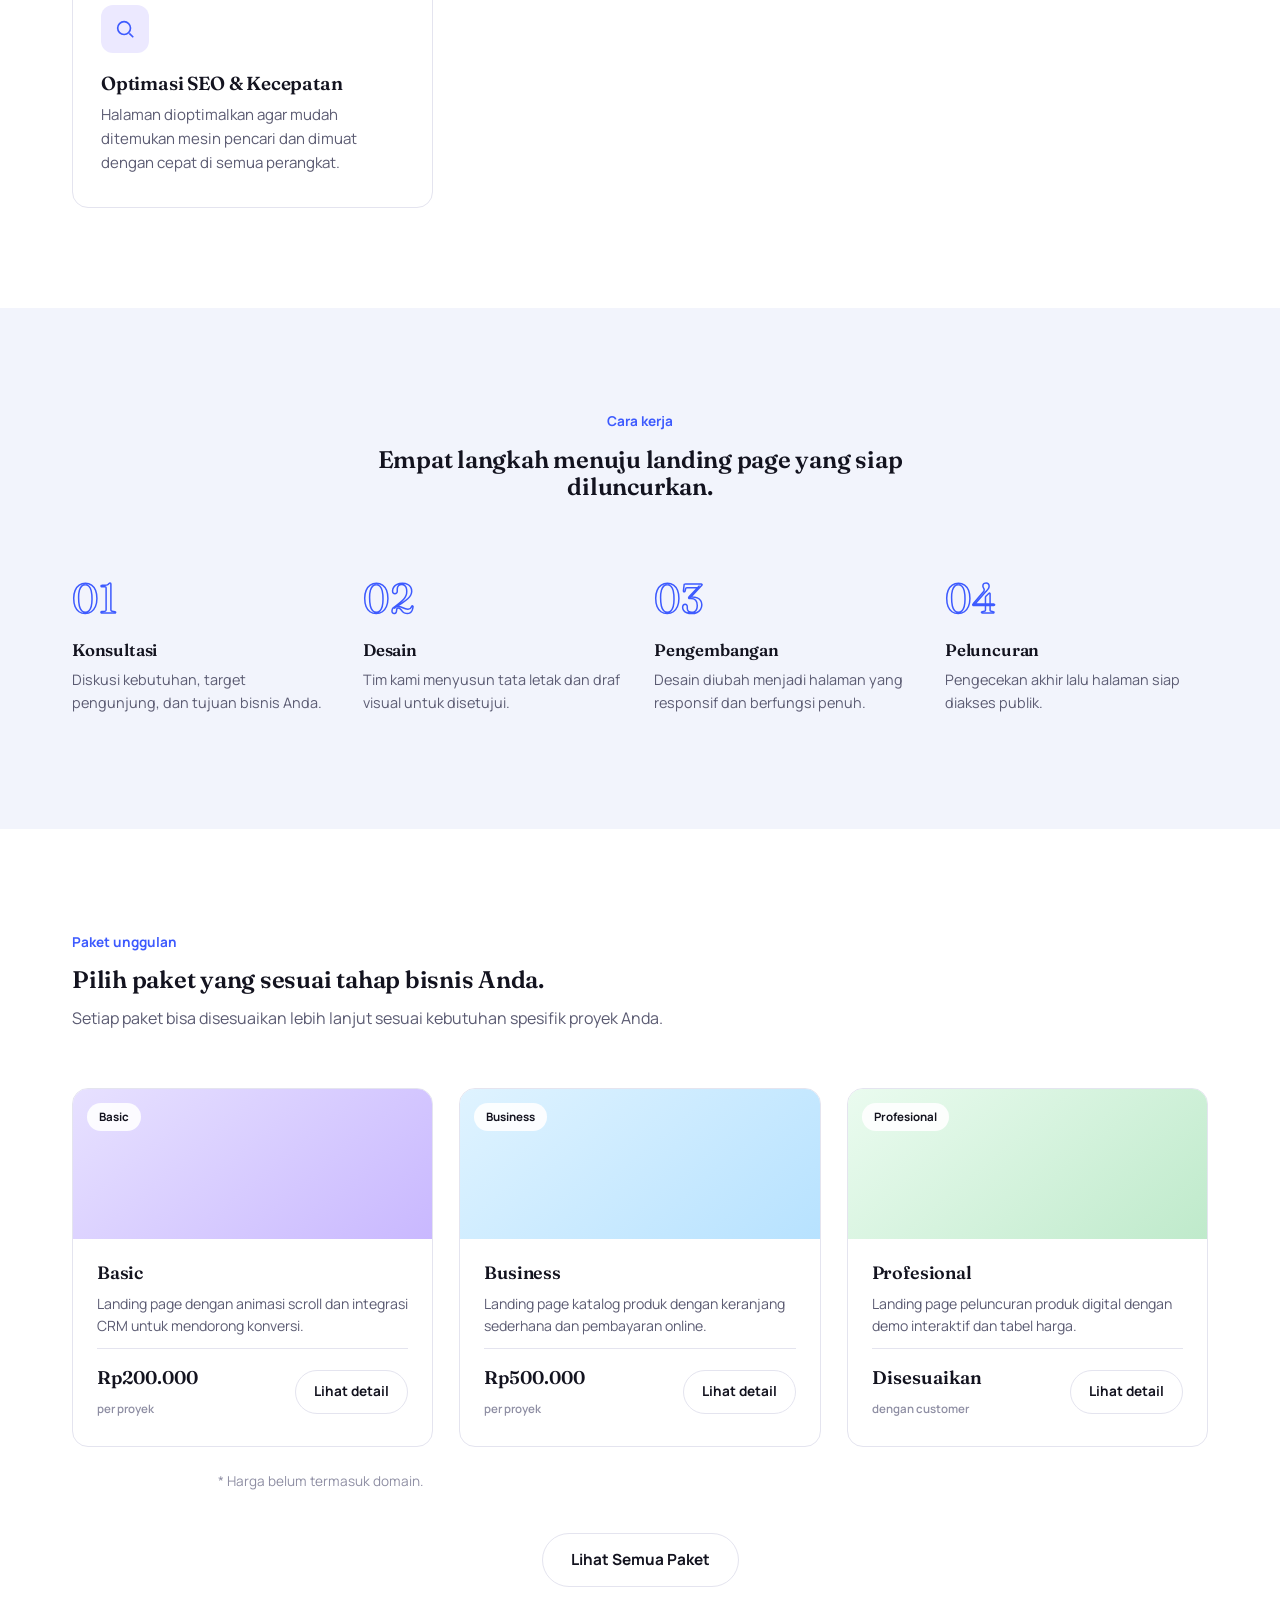
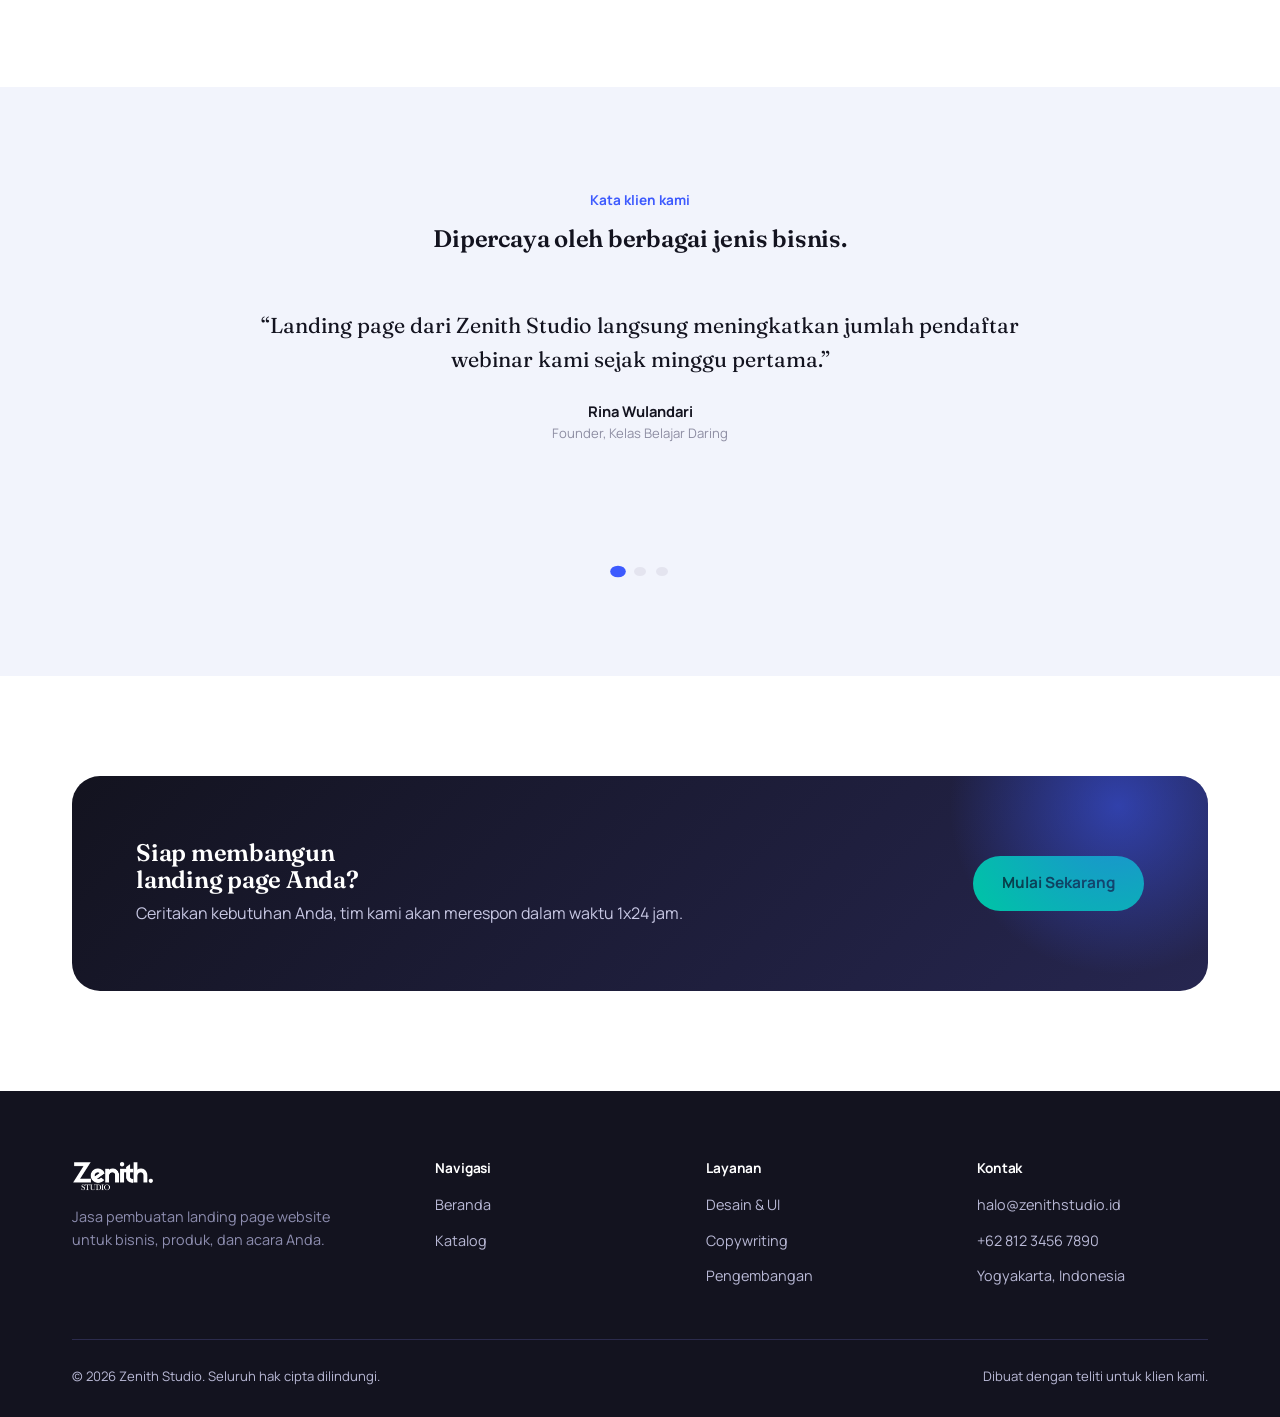
==== commit b3cc2505: "Pembaruan bagian admin" ====
--- a/index.html
+++ b/index.html
@@ -20,9 +20,10 @@
       <li><a href="katalog.html">Katalog</a></li>
       <li><a href="index.html#proses">Proses Kerja</a></li>
       <li><a href="index.html#testimoni">Testimoni</a></li>
-      <li><a href="admin.html">Admin</a></li>
+      <li class="admin-only" style="display:none;"><a href="admin.html">Admin</a></li>
     </ul>
     <div class="nav-cta">
+      <span id="authSlot" class="auth-slot"></span>
       <a href="katalog.html" class="btn btn-outline btn-sm">Lihat Katalog</a>
       <a href="#kontak" class="btn btn-primary btn-sm">Konsultasi Gratis</a>
       <button class="nav-toggle" aria-label="Buka menu"><span></span><span></span><span></span></button>
@@ -72,7 +73,7 @@
   <div class="container stats-grid reveal-stagger">
     <div><div class="stat-num" data-count="120" data-suffix="+">0</div><div class="stat-label">Proyek selesai</div></div>
     <div><div class="stat-num" data-count="98" data-suffix="%">0</div><div class="stat-label">Klien puas</div></div>
-    <div><div class="stat-num" data-count="6" data-suffix=" kategori">0</div><div class="stat-label">Jenis paket</div></div>
+    <div><div class="stat-num" data-count="4" data-suffix=" paket">0</div><div class="stat-label">Jenis paket</div></div>
     <div><div class="stat-num" data-count="3" data-suffix=" hari">0</div><div class="stat-label">Pengerjaan tercepat</div></div>
   </div>
 </div>
@@ -151,6 +152,7 @@
       <p>Setiap paket bisa disesuaikan lebih lanjut sesuai kebutuhan spesifik proyek Anda.</p>
     </div>
     <div id="featuredGrid" class="grid-3"></div>
+    <p class="domain-note" style="text-align:center; margin-top:24px;">* Harga belum termasuk domain.</p>
     <div style="text-align:center; margin-top:40px;">
       <a href="katalog.html" class="btn btn-outline">Lihat Semua Paket</a>
     </div>
@@ -216,7 +218,7 @@
         <ul>
           <li><a href="index.html">Beranda</a></li>
           <li><a href="katalog.html">Katalog</a></li>
-          <li><a href="admin.html">Admin</a></li>
+          <li class="admin-only" style="display:none;"><a href="admin.html">Admin</a></li>
         </ul>
       </div>
       <div>
--- a/style.css
+++ b/style.css
@@ -924,3 +924,22 @@
   section{padding:64px 0;}
   .cta-banner{padding:40px 28px;}
 }
+
+
+/* Catatan domain */
+.domain-note{font-size:.85rem; color:var(--ink-faint); margin:0 0 12px;}
+
+
+/* Login & auth */
+.auth-slot{display:flex; align-items:center; gap:10px;}
+.auth-user{font-size:.85rem; font-weight:600; color:var(--ink-soft); white-space:nowrap;}
+.login-page{background:var(--bg-soft);}
+.login-wrap{min-height:100vh; display:flex; align-items:center; justify-content:center; padding:32px 20px;}
+.login-card{width:100%; max-width:420px; background:var(--white); border:1px solid var(--line); border-radius:var(--radius-lg); padding:40px 36px; box-shadow:var(--shadow-soft);}
+.login-logo{display:block; margin-bottom:28px;}
+.login-logo img{height:40px; width:auto;}
+.login-card h1{font-size:1.6rem; margin-bottom:8px;}
+.login-card > p{margin:0 0 26px; font-size:.92rem;}
+.login-error{min-height:1.2em; margin:-4px 0 14px; font-size:.84rem; font-weight:600; color:#D6336C;}
+.login-back{display:block; text-align:center; margin-top:22px; font-size:.86rem; color:var(--ink-soft);}
+.login-back:hover{color:var(--primary);}
